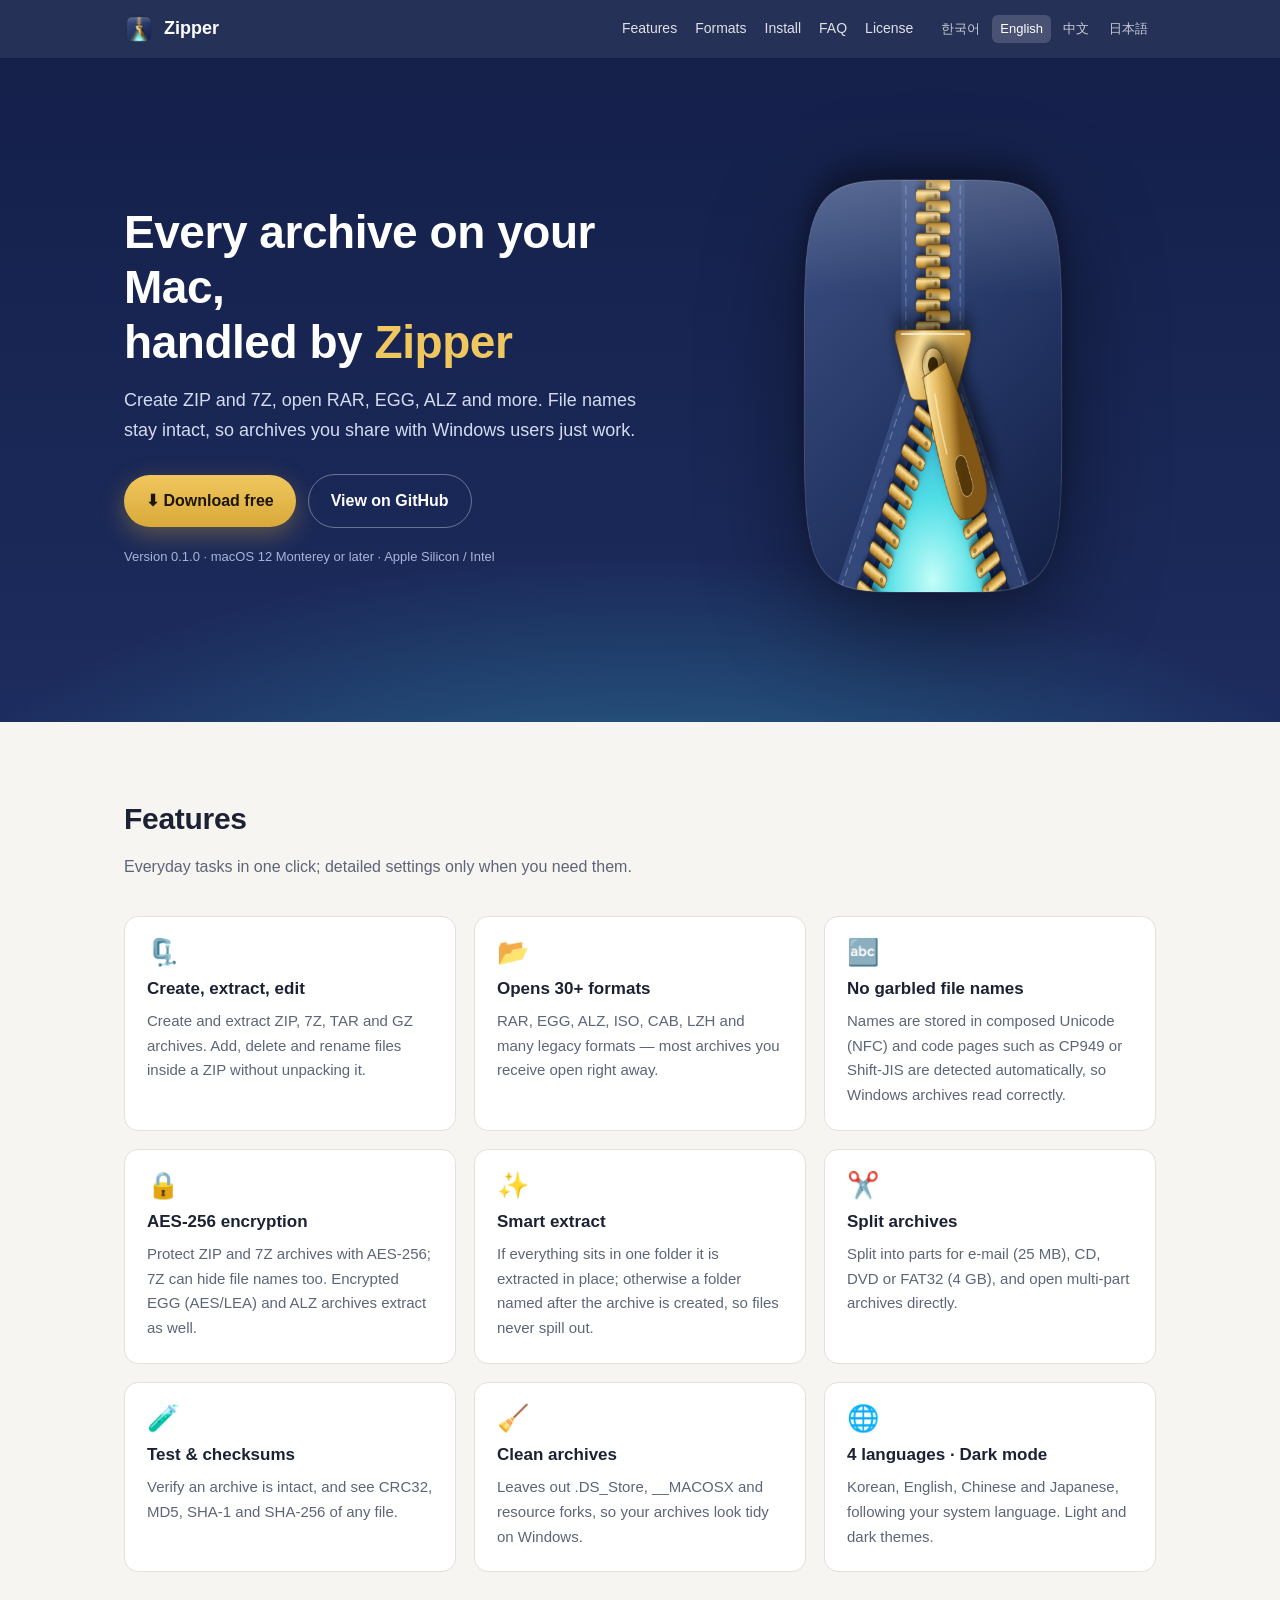
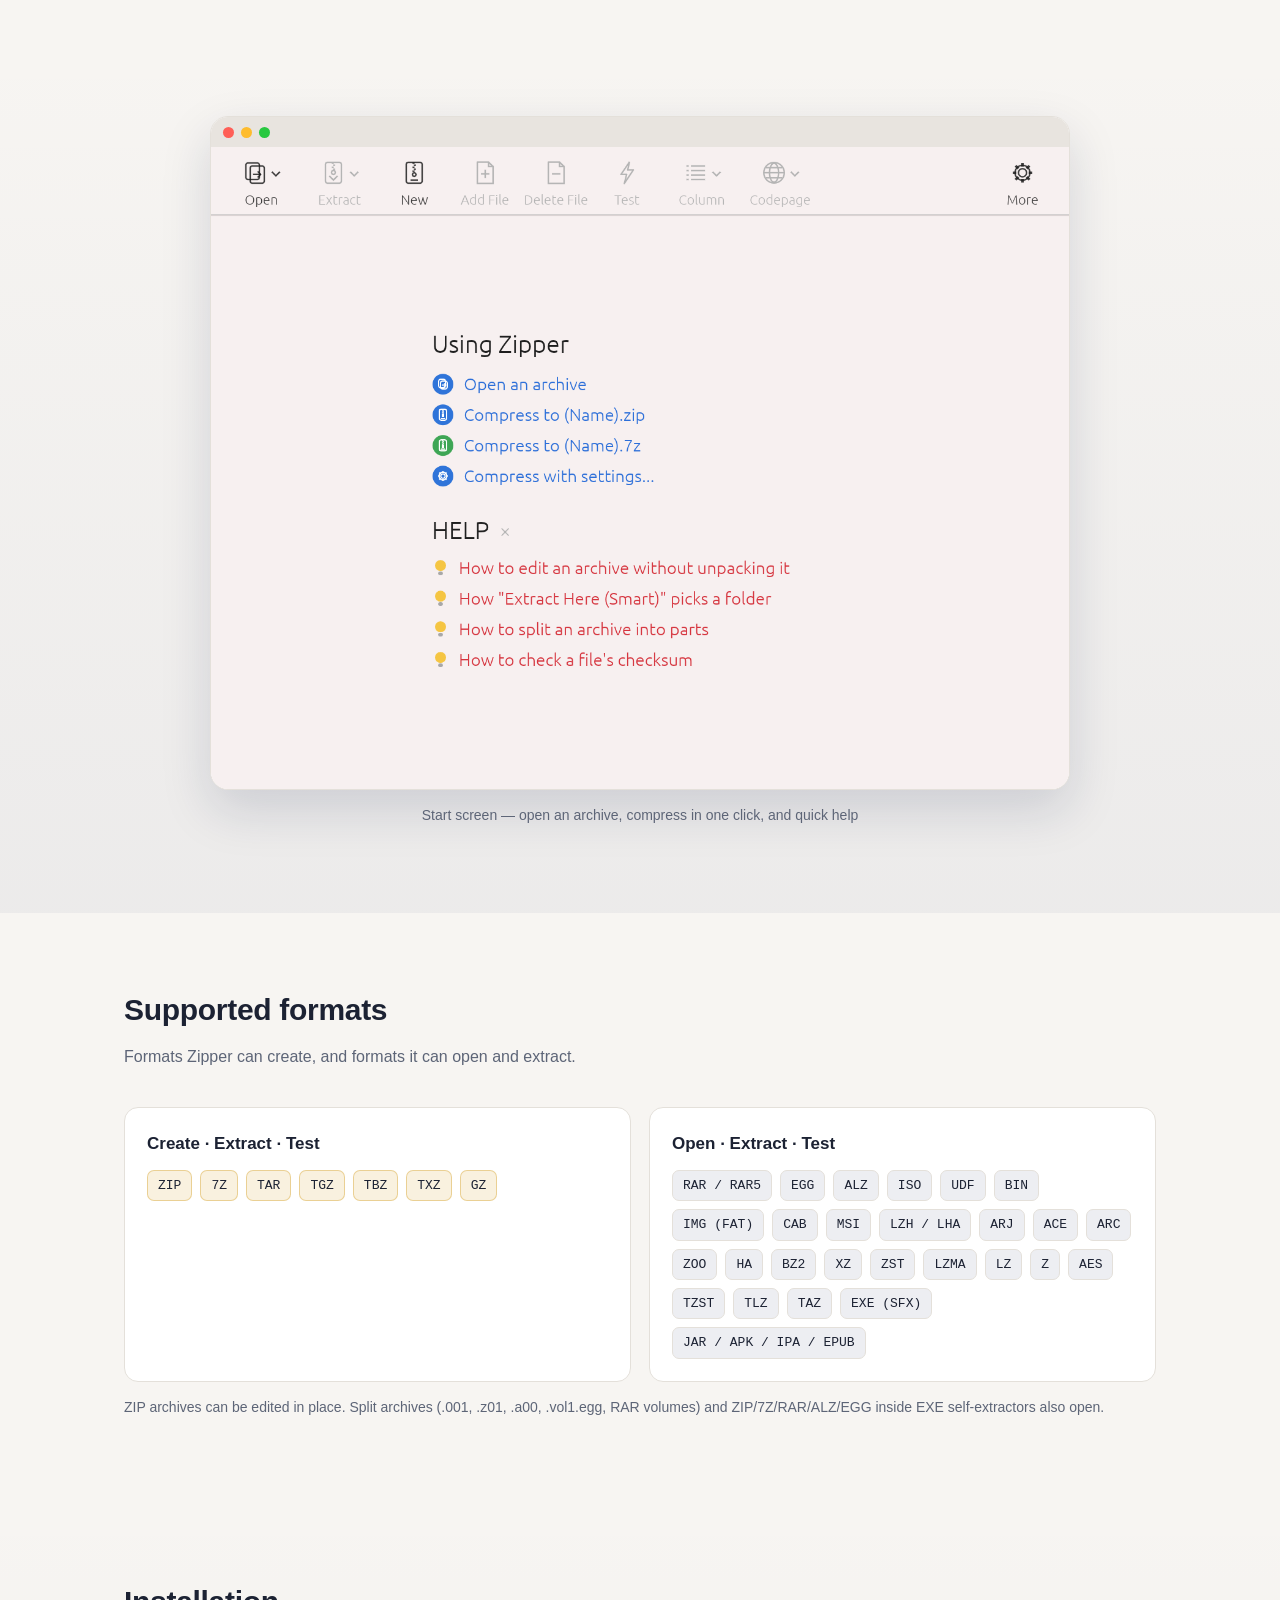
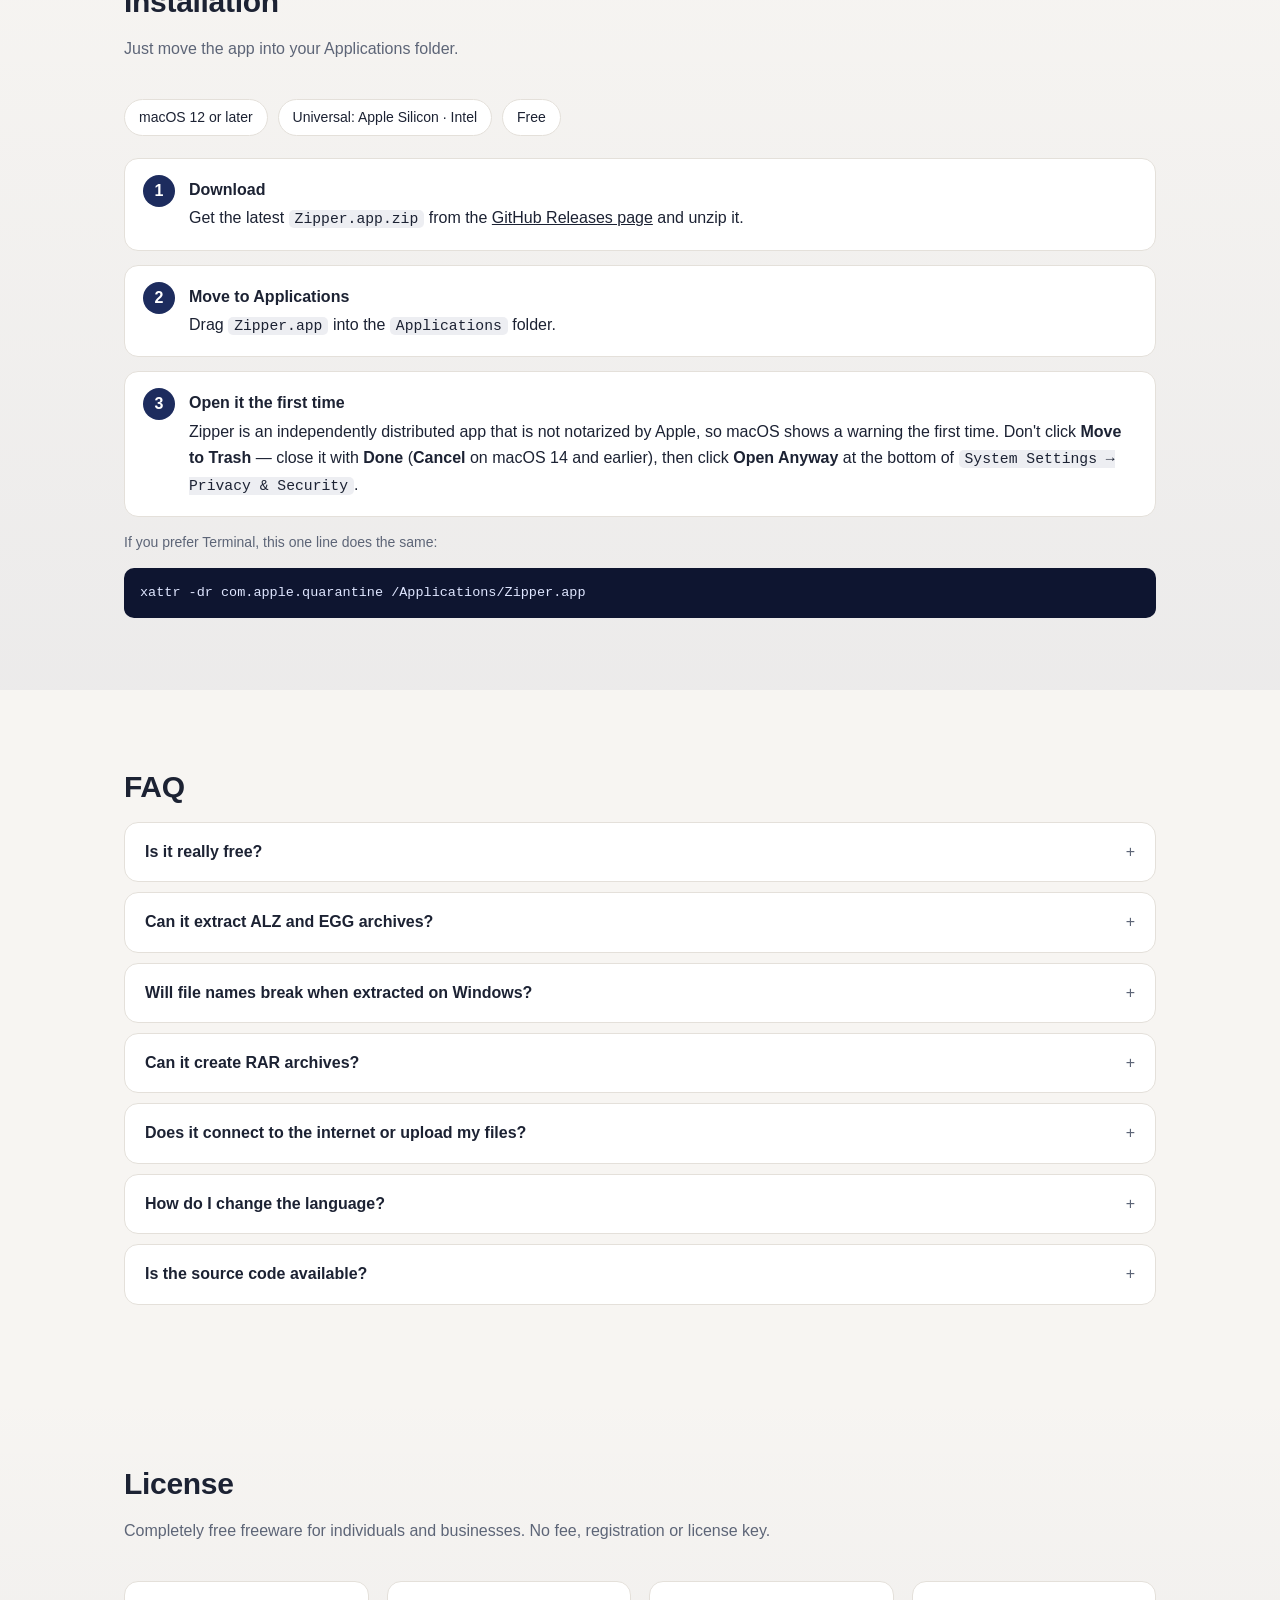
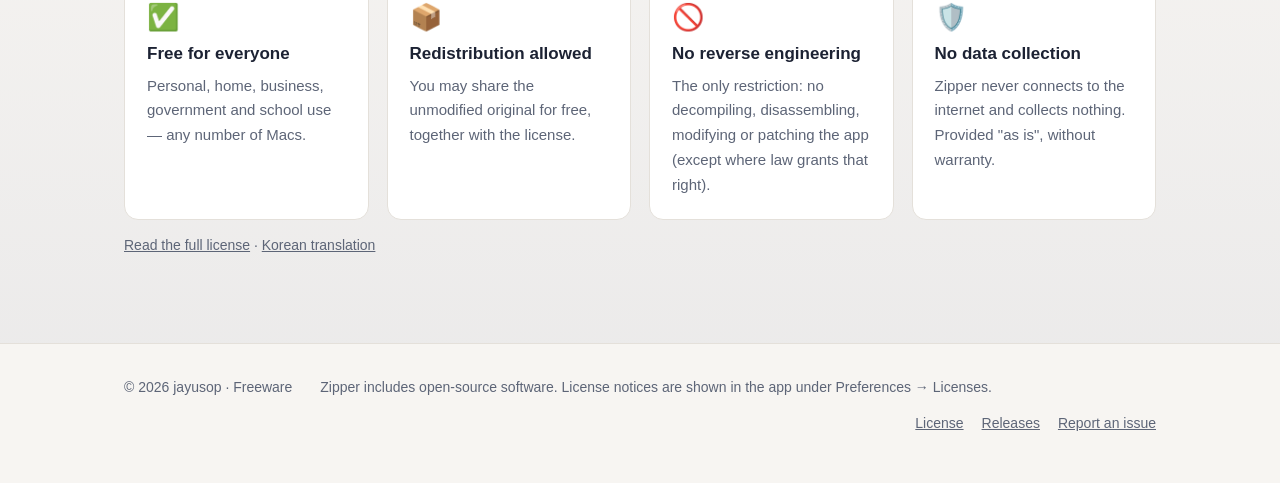
==== docs/en/index.html @ 2940d372 "Add files via upload" ====
<!DOCTYPE html>
<html lang="en">
<head>
<meta charset="utf-8">
<meta name="viewport" content="width=device-width, initial-scale=1">
<title>Zipper — Free archive utility for Mac (ZIP, 7Z, RAR, EGG, ALZ)</title>
<meta name="description" content="Zipper is a free archive utility for macOS. Create ZIP, 7Z and TAR archives and extract RAR, EGG, ALZ, ISO and 30+ other formats, with file names that stay intact on Windows.">
<meta name="keywords" content="mac archive utility, unzip mac, rar mac, 7z mac, egg mac, alz mac, free zip app mac, Zipper">
<link rel="canonical" href="https://jayusop.github.io/Zipper/en/">
<link rel="alternate" hreflang="ko" href="https://jayusop.github.io/Zipper/">
<link rel="alternate" hreflang="en" href="https://jayusop.github.io/Zipper/en/">
<link rel="alternate" hreflang="zh-Hans" href="https://jayusop.github.io/Zipper/zh/">
<link rel="alternate" hreflang="ja" href="https://jayusop.github.io/Zipper/ja/">
<link rel="alternate" hreflang="x-default" href="https://jayusop.github.io/Zipper/">
<meta property="og:type" content="website">
<meta property="og:site_name" content="Zipper">
<meta property="og:title" content="Zipper — Free archive utility for Mac (ZIP, 7Z, RAR, EGG, ALZ)">
<meta property="og:description" content="Zipper is a free archive utility for macOS. Create ZIP, 7Z and TAR archives and extract RAR, EGG, ALZ, ISO and 30+ other formats, with file names that stay intact on Windows.">
<meta property="og:url" content="https://jayusop.github.io/Zipper/en/">
<meta property="og:image" content="https://jayusop.github.io/Zipper/assets/icon.png">
<meta property="og:locale" content="en_US">
<meta name="twitter:card" content="summary">
<meta name="theme-color" content="#14204a">
<link rel="icon" type="image/png" sizes="32x32" href="../assets/favicon-32.png">
<link rel="apple-touch-icon" href="../assets/apple-touch-icon.png">
<link rel="stylesheet" href="../assets/style.css">
<script type="application/ld+json">{"@context": "https://schema.org", "@type": "SoftwareApplication", "name": "Zipper", "operatingSystem": "macOS 12+", "applicationCategory": "UtilitiesApplication", "softwareVersion": "0.1.0", "description": "Zipper is a free archive utility for macOS. Create ZIP, 7Z and TAR archives and extract RAR, EGG, ALZ, ISO and 30+ other formats, with file names that stay intact on Windows.", "url": "https://jayusop.github.io/Zipper/en/", "downloadUrl": "https://github.com/jayusop/Zipper/releases/latest", "image": "https://jayusop.github.io/Zipper/assets/icon.png", "inLanguage": "en", "offers": {"@type": "Offer", "price": "0", "priceCurrency": "USD"}}</script>
<script type="application/ld+json">{"@context": "https://schema.org", "@type": "FAQPage", "mainEntity": [{"@type": "Question", "name": "Is it really free?", "acceptedAnswer": {"@type": "Answer", "text": "Yes. Free for personal and business use."}}, {"@type": "Question", "name": "Can it extract ALZ and EGG archives?", "acceptedAnswer": {"@type": "Answer", "text": "Yes — including split ALZ (.a00, .a01…), password-protected files, and EGG with AES/LEA encryption, solid mode and volumes. Creating ALZ or EGG is not supported."}}, {"@type": "Question", "name": "Will file names break when extracted on Windows?", "acceptedAnswer": {"@type": "Answer", "text": "No. Zipper stores names the way Windows expects (NFC with the UTF-8 flag), so they display correctly in File Explorer."}}, {"@type": "Question", "name": "Can it create RAR archives?", "acceptedAnswer": {"@type": "Answer", "text": "RAR is open and extract only. Use ZIP or 7Z to create archives."}}, {"@type": "Question", "name": "Does it connect to the internet or upload my files?", "acceptedAnswer": {"@type": "Answer", "text": "No. Everything happens on your Mac."}}, {"@type": "Question", "name": "How do I change the language?", "acceptedAnswer": {"@type": "Answer", "text": "It follows your system language by default. Change it in Preferences → General → Language; it applies immediately."}}, {"@type": "Question", "name": "Is the source code available?", "acceptedAnswer": {"@type": "Answer", "text": "No. Zipper is freeware distributed as a compiled app only; the source code is not published."}}]}</script>
</head>
<body>
<header class="topbar"><div class="wrap">
  <a class="brand" href="#top"><img src="../assets/favicon-32.png" alt="" width="30" height="30">Zipper</a>
  <nav><a href="#features">Features</a><a href="#formats">Formats</a><a href="#install">Install</a><a href="#faq">FAQ</a><a href="#license">License</a></nav>
  <div class="lang"><a href="../" hreflang="ko">한국어</a><a href="../en/" hreflang="en" aria-current="page">English</a><a href="../zh/" hreflang="zh-Hans">中文</a><a href="../ja/" hreflang="ja">日本語</a></div>
</div></header>

<main id="top">
<div class="hero"><div class="wrap">
  <div>
    <h1>Every archive on your Mac,<br>handled by <span class="accent">Zipper</span></h1>
    <p class="lead">Create ZIP and 7Z, open RAR, EGG, ALZ and more. File names stay intact, so archives you share with Windows users just work.</p>
    <div class="cta">
      <a class="btn btn-primary" href="https://github.com/jayusop/Zipper/releases/latest">⬇ Download free</a>
      <a class="btn btn-ghost" href="https://github.com/jayusop/Zipper">View on GitHub</a>
    </div>
    <div class="meta">Version 0.1.0 · macOS 12 Monterey or later · Apple Silicon / Intel</div>
  </div>
  <img class="icon" src="../assets/icon.png" alt="Zipper" width="512" height="512">
</div></div>

<section id="features"><div class="wrap">
  <h2>Features</h2>
  <p class="sub">Everyday tasks in one click; detailed settings only when you need them.</p>
  <div class="grid"><div class="card"><div class="ico">🗜️</div><h3>Create, extract, edit</h3><p>Create and extract ZIP, 7Z, TAR and GZ archives. Add, delete and rename files inside a ZIP without unpacking it.</p></div><div class="card"><div class="ico">📂</div><h3>Opens 30+ formats</h3><p>RAR, EGG, ALZ, ISO, CAB, LZH and many legacy formats — most archives you receive open right away.</p></div><div class="card"><div class="ico">🔤</div><h3>No garbled file names</h3><p>Names are stored in composed Unicode (NFC) and code pages such as CP949 or Shift-JIS are detected automatically, so Windows archives read correctly.</p></div><div class="card"><div class="ico">🔒</div><h3>AES-256 encryption</h3><p>Protect ZIP and 7Z archives with AES-256; 7Z can hide file names too. Encrypted EGG (AES/LEA) and ALZ archives extract as well.</p></div><div class="card"><div class="ico">✨</div><h3>Smart extract</h3><p>If everything sits in one folder it is extracted in place; otherwise a folder named after the archive is created, so files never spill out.</p></div><div class="card"><div class="ico">✂️</div><h3>Split archives</h3><p>Split into parts for e-mail (25 MB), CD, DVD or FAT32 (4 GB), and open multi-part archives directly.</p></div><div class="card"><div class="ico">🧪</div><h3>Test &amp; checksums</h3><p>Verify an archive is intact, and see CRC32, MD5, SHA-1 and SHA-256 of any file.</p></div><div class="card"><div class="ico">🧹</div><h3>Clean archives</h3><p>Leaves out .DS_Store, __MACOSX and resource forks, so your archives look tidy on Windows.</p></div><div class="card"><div class="ico">🌐</div><h3>4 languages · Dark mode</h3><p>Korean, English, Chinese and Japanese, following your system language. Light and dark themes.</p></div></div>
</div></section>

<section class="alt"><div class="wrap">
  <figure class="shot" style="margin:0 auto"><div class="bar"><i></i><i></i><i></i></div>
    <img src="../assets/screenshot-start.png" alt="Start screen — open an archive, compress in one click, and quick help" width="1402" height="1048" loading="lazy"></figure>
  <p class="caption">Start screen — open an archive, compress in one click, and quick help</p>
</div></section>

<section id="formats"><div class="wrap">
  <h2>Supported formats</h2>
  <p class="sub">Formats Zipper can create, and formats it can open and extract.</p>
  <div class="formats">
    <div class="card"><h3>Create · Extract · Test</h3><div class="chips"><span class="chip w">ZIP</span><span class="chip w">7Z</span><span class="chip w">TAR</span><span class="chip w">TGZ</span><span class="chip w">TBZ</span><span class="chip w">TXZ</span><span class="chip w">GZ</span></div></div>
    <div class="card"><h3>Open · Extract · Test</h3><div class="chips"><span class="chip">RAR / RAR5</span><span class="chip">EGG</span><span class="chip">ALZ</span><span class="chip">ISO</span><span class="chip">UDF</span><span class="chip">BIN</span><span class="chip">IMG (FAT)</span><span class="chip">CAB</span><span class="chip">MSI</span><span class="chip">LZH / LHA</span><span class="chip">ARJ</span><span class="chip">ACE</span><span class="chip">ARC</span><span class="chip">ZOO</span><span class="chip">HA</span><span class="chip">BZ2</span><span class="chip">XZ</span><span class="chip">ZST</span><span class="chip">LZMA</span><span class="chip">LZ</span><span class="chip">Z</span><span class="chip">AES</span><span class="chip">TZST</span><span class="chip">TLZ</span><span class="chip">TAZ</span><span class="chip">EXE (SFX)</span><span class="chip">JAR / APK / IPA / EPUB</span></div></div>
  </div>
  <p class="note">ZIP archives can be edited in place. Split archives (.001, .z01, .a00, .vol1.egg, RAR volumes) and ZIP/7Z/RAR/ALZ/EGG inside EXE self-extractors also open.</p>
</div></section>

<section id="install" class="alt"><div class="wrap">
  <h2>Installation</h2>
  <p class="sub">Just move the app into your Applications folder.</p>
  <div class="req"><span>macOS 12 or later</span><span>Universal: Apple Silicon · Intel</span><span>Free</span></div>
  <ol class="steps"><li><strong>Download</strong>Get the latest <code>Zipper.app.zip</code> from the <a href="https://github.com/jayusop/Zipper/releases/latest">GitHub Releases page</a> and unzip it.</li><li><strong>Move to Applications</strong>Drag <code>Zipper.app</code> into the <code>Applications</code> folder.</li><li><strong>Open it the first time</strong>Zipper is an independently distributed app that is not notarized by Apple, so macOS shows a warning the first time. Don't click <strong>Move to Trash</strong> — close it with <strong>Done</strong> (<strong>Cancel</strong> on macOS 14 and earlier), then click <strong>Open Anyway</strong> at the bottom of <code>System Settings → Privacy &amp; Security</code>.</li></ol>
  <p class="note">If you prefer Terminal, this one line does the same:</p>
  <pre>xattr -dr com.apple.quarantine /Applications/Zipper.app</pre>
</div></section>

<section id="faq"><div class="wrap">
  <h2>FAQ</h2>
  <details><summary>Is it really free?</summary><p>Yes. Free for personal and business use.</p></details><details><summary>Can it extract ALZ and EGG archives?</summary><p>Yes — including split ALZ (.a00, .a01…), password-protected files, and EGG with AES/LEA encryption, solid mode and volumes. Creating ALZ or EGG is not supported.</p></details><details><summary>Will file names break when extracted on Windows?</summary><p>No. Zipper stores names the way Windows expects (NFC with the UTF-8 flag), so they display correctly in File Explorer.</p></details><details><summary>Can it create RAR archives?</summary><p>RAR is open and extract only. Use ZIP or 7Z to create archives.</p></details><details><summary>Does it connect to the internet or upload my files?</summary><p>No. Everything happens on your Mac.</p></details><details><summary>How do I change the language?</summary><p>It follows your system language by default. Change it in Preferences → General → Language; it applies immediately.</p></details><details><summary>Is the source code available?</summary><p>No. Zipper is freeware distributed as a compiled app only; the source code is not published.</p></details>
</div></section>
<section id="license" class="alt"><div class="wrap">
  <h2>License</h2>
  <p class="sub">Completely free freeware for individuals and businesses. No fee, registration or license key.</p>
  <div class="grid grid-4"><div class="card"><div class="ico">✅</div><h3>Free for everyone</h3><p>Personal, home, business, government and school use — any number of Macs.</p></div><div class="card"><div class="ico">📦</div><h3>Redistribution allowed</h3><p>You may share the unmodified original for free, together with the license.</p></div><div class="card"><div class="ico">🚫</div><h3>No reverse engineering</h3><p>The only restriction: no decompiling, disassembling, modifying or patching the app (except where law grants that right).</p></div><div class="card"><div class="ico">🛡️</div><h3>No data collection</h3><p>Zipper never connects to the internet and collects nothing. Provided &quot;as is&quot;, without warranty.</p></div></div>
  <p class="note"><a href="https://github.com/jayusop/Zipper/blob/main/LICENSE">Read the full license</a> · <a href="https://github.com/jayusop/Zipper/blob/main/LICENSE.ko.md">Korean translation</a></p>
</div></section>
</main>

<footer><div class="wrap">
  <span>© 2026 jayusop · Freeware</span>
  <span>Zipper includes open-source software. License notices are shown in the app under Preferences → Licenses.</span>
  <span class="right"><a href="https://github.com/jayusop/Zipper/blob/main/LICENSE">License</a><a href="https://github.com/jayusop/Zipper/releases">Releases</a><a href="https://github.com/jayusop/Zipper/issues">Report an issue</a></span>
</div></footer>
</body>
</html>
---- docs/assets/style.css ----
:root{
  --navy:#1d2c5e; --navy-2:#14204a; --gold:#d9a93a; --gold-2:#f0c75e; --teal:#3fd6e0;
  --bg:#f7f5f2; --card:#ffffff; --text:#1c2233; --muted:#5d6577; --line:#e4e0da;
  --radius:14px;
}
@media (prefers-color-scheme: dark){
  :root{ --bg:#0f1426; --card:#171e36; --text:#e9ecf5; --muted:#a3abc2; --line:#27304f; }
}
*{box-sizing:border-box}
html{scroll-behavior:smooth}
body{margin:0;font-family:-apple-system,BlinkMacSystemFont,"Apple SD Gothic Neo","Pretendard","Noto Sans KR","PingFang SC","Hiragino Sans","Segoe UI",sans-serif;
  background:var(--bg);color:var(--text);line-height:1.65;-webkit-font-smoothing:antialiased}
a{color:inherit}
.wrap{max-width:1080px;margin:0 auto;padding:0 24px}

/* top bar */
.topbar{position:sticky;top:0;z-index:10;background:rgba(20,32,74,.92);backdrop-filter:saturate(1.4) blur(10px);color:#fff}
.topbar .wrap{display:flex;align-items:center;gap:20px;height:58px}
.brand{display:flex;align-items:center;gap:10px;font-weight:700;font-size:18px;text-decoration:none}
.brand img{width:30px;height:30px}
.topbar nav{display:flex;gap:18px;margin-left:auto;font-size:14px}
.topbar nav a{text-decoration:none;opacity:.85}
.topbar nav a:hover{opacity:1}
.lang{display:flex;gap:4px;font-size:13px}
.lang a{text-decoration:none;padding:3px 8px;border-radius:6px;opacity:.75}
.lang a[aria-current]{background:rgba(255,255,255,.16);opacity:1}
@media (max-width:760px){.topbar nav{display:none}.lang{margin-left:auto}}

/* hero */
.hero{background:radial-gradient(1200px 500px at 50% 120%,rgba(63,214,224,.35),transparent 60%),linear-gradient(180deg,var(--navy-2),var(--navy));color:#fff;overflow:hidden}
.hero .wrap{display:grid;grid-template-columns:1.1fr .9fr;gap:40px;align-items:center;padding-top:72px;padding-bottom:80px}
.hero h1{font-size:46px;line-height:1.2;margin:0 0 16px;letter-spacing:-.01em}
.hero h1 .accent{color:var(--gold-2)}
.hero p.lead{font-size:18px;color:#d5dbef;margin:0 0 28px;max-width:34em}
.hero .icon{justify-self:center;width:min(320px,80%);filter:drop-shadow(0 30px 50px rgba(0,0,0,.45))}
.cta{display:flex;flex-wrap:wrap;gap:12px;align-items:center}
.btn{display:inline-flex;align-items:center;gap:8px;padding:13px 22px;border-radius:999px;font-weight:700;text-decoration:none;font-size:16px}
.btn-primary{background:linear-gradient(180deg,var(--gold-2),var(--gold));color:#1b1606;box-shadow:0 8px 24px rgba(217,169,58,.35)}
.btn-primary:hover{filter:brightness(1.05)}
.btn-ghost{border:1px solid rgba(255,255,255,.35);color:#fff}
.btn-ghost:hover{background:rgba(255,255,255,.08)}
.meta{margin-top:18px;font-size:13px;color:#aab4d6}
@media (max-width:860px){.hero .wrap{grid-template-columns:1fr;text-align:center;padding-top:48px}.hero .icon{grid-row:1;width:180px}.cta{justify-content:center}.hero h1{font-size:34px}.hero p.lead{margin-left:auto;margin-right:auto}}

/* sections */
section{padding:72px 0}
section h2{font-size:30px;margin:0 0 10px;letter-spacing:-.01em}
section .sub{color:var(--muted);margin:0 0 36px;max-width:46em}
.grid{display:grid;grid-template-columns:repeat(3,1fr);gap:18px}
@media (max-width:900px){.grid{grid-template-columns:repeat(2,1fr)}}
@media (max-width:600px){.grid{grid-template-columns:1fr}}
.card{background:var(--card);border:1px solid var(--line);border-radius:var(--radius);padding:22px}
.card .ico{font-size:26px;line-height:1;margin-bottom:10px}
.card h3{margin:0 0 6px;font-size:17px}
.card p{margin:0;color:var(--muted);font-size:15px}

.shot{background:var(--card);border:1px solid var(--line);border-radius:18px;overflow:hidden;box-shadow:0 20px 50px rgba(20,32,74,.15);max-width:860px;margin:0 auto}
.shot .bar{height:30px;background:#e8e4df;display:flex;align-items:center;gap:7px;padding:0 12px}
.shot .bar i{width:11px;height:11px;border-radius:50%;display:block}
.shot .bar i:nth-child(1){background:#ff5f57}.shot .bar i:nth-child(2){background:#febc2e}.shot .bar i:nth-child(3){background:#28c840}
.shot img{display:block;width:100%;height:auto}
.caption{text-align:center;color:var(--muted);font-size:14px;margin-top:14px}

/* formats */
.formats{display:grid;grid-template-columns:1fr 1fr;gap:18px}
@media (max-width:760px){.formats{grid-template-columns:1fr}}
.chips{display:flex;flex-wrap:wrap;gap:8px;margin-top:12px}
.chip{font-family:ui-monospace,SFMono-Regular,Menlo,monospace;font-size:13px;padding:4px 10px;border-radius:7px;background:rgba(29,44,94,.08);border:1px solid var(--line)}
.chip.w{background:rgba(217,169,58,.16);border-color:rgba(217,169,58,.45)}
.note{font-size:14px;color:var(--muted);margin-top:14px}

/* steps */
ol.steps{counter-reset:s;list-style:none;padding:0;margin:0;display:grid;gap:14px}
ol.steps li{counter-increment:s;background:var(--card);border:1px solid var(--line);border-radius:var(--radius);padding:18px 20px 18px 64px;position:relative}
ol.steps li::before{content:counter(s);position:absolute;left:18px;top:16px;width:32px;height:32px;border-radius:50%;background:var(--navy);color:#fff;font-weight:700;display:grid;place-items:center}
ol.steps li > strong:first-child{display:block;margin-bottom:2px}
code,pre{font-family:ui-monospace,SFMono-Regular,Menlo,monospace}
code{font-size:.92em;background:rgba(29,44,94,.08);padding:1px 6px;border-radius:5px}
pre{background:#0e1530;color:#dfe6ff;padding:14px 16px;border-radius:10px;overflow:auto;font-size:13.5px;margin:10px 0 0}
.req{display:flex;flex-wrap:wrap;gap:10px;margin-bottom:22px}
.req span{background:var(--card);border:1px solid var(--line);border-radius:999px;padding:6px 14px;font-size:14px}

/* faq */
details{background:var(--card);border:1px solid var(--line);border-radius:var(--radius);padding:16px 20px;margin-bottom:10px}
details summary{cursor:pointer;font-weight:700;list-style:none}
details summary::-webkit-details-marker{display:none}
details summary::after{content:"+";float:right;color:var(--muted);font-weight:400}
details[open] summary::after{content:"–"}
details p{margin:10px 0 0;color:var(--muted)}

.alt{background:linear-gradient(180deg,transparent,rgba(29,44,94,.05))}
footer{border-top:1px solid var(--line);padding:32px 0 48px;color:var(--muted);font-size:14px}
footer .wrap{display:flex;flex-wrap:wrap;gap:12px 28px;align-items:center}
footer .right{margin-left:auto;display:flex;gap:18px}
.grid-4{grid-template-columns:repeat(4,1fr)}@media (max-width:900px){.grid-4{grid-template-columns:repeat(2,1fr)}}@media (max-width:600px){.grid-4{grid-template-columns:1fr}}
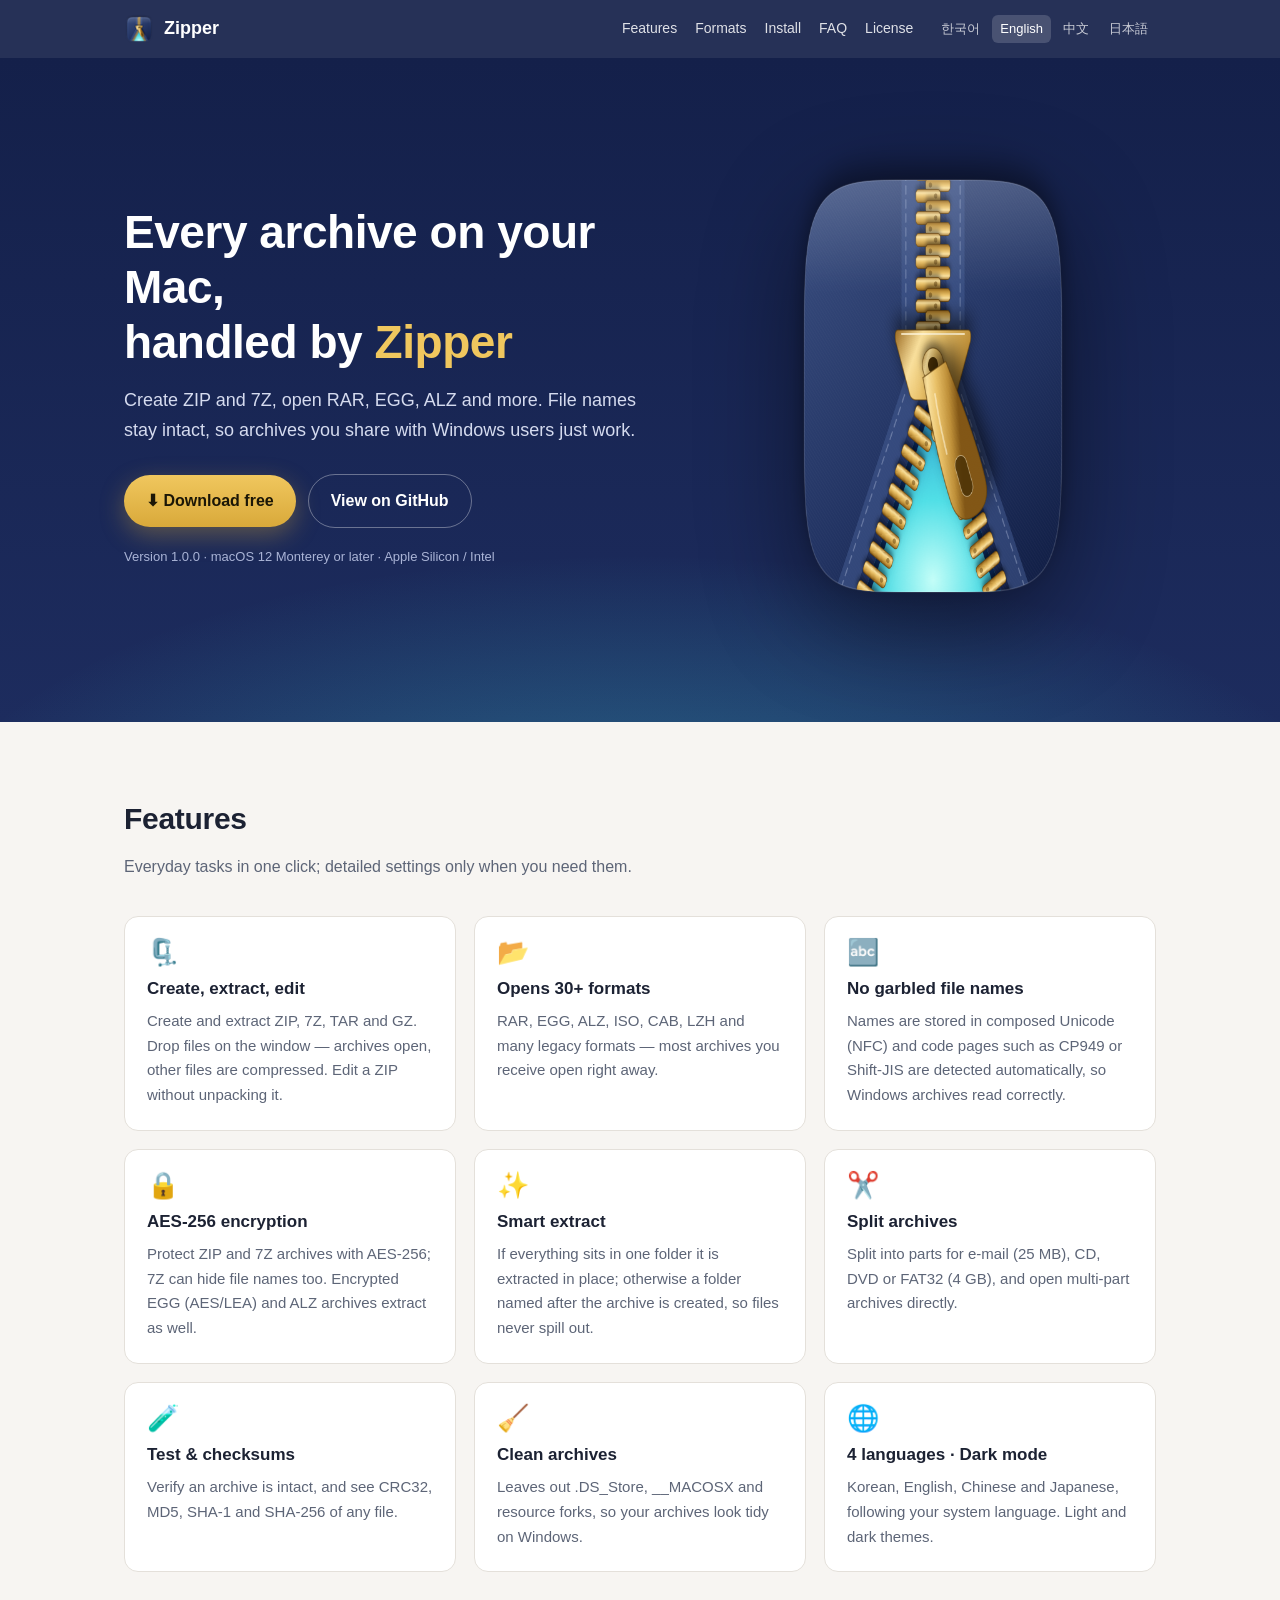
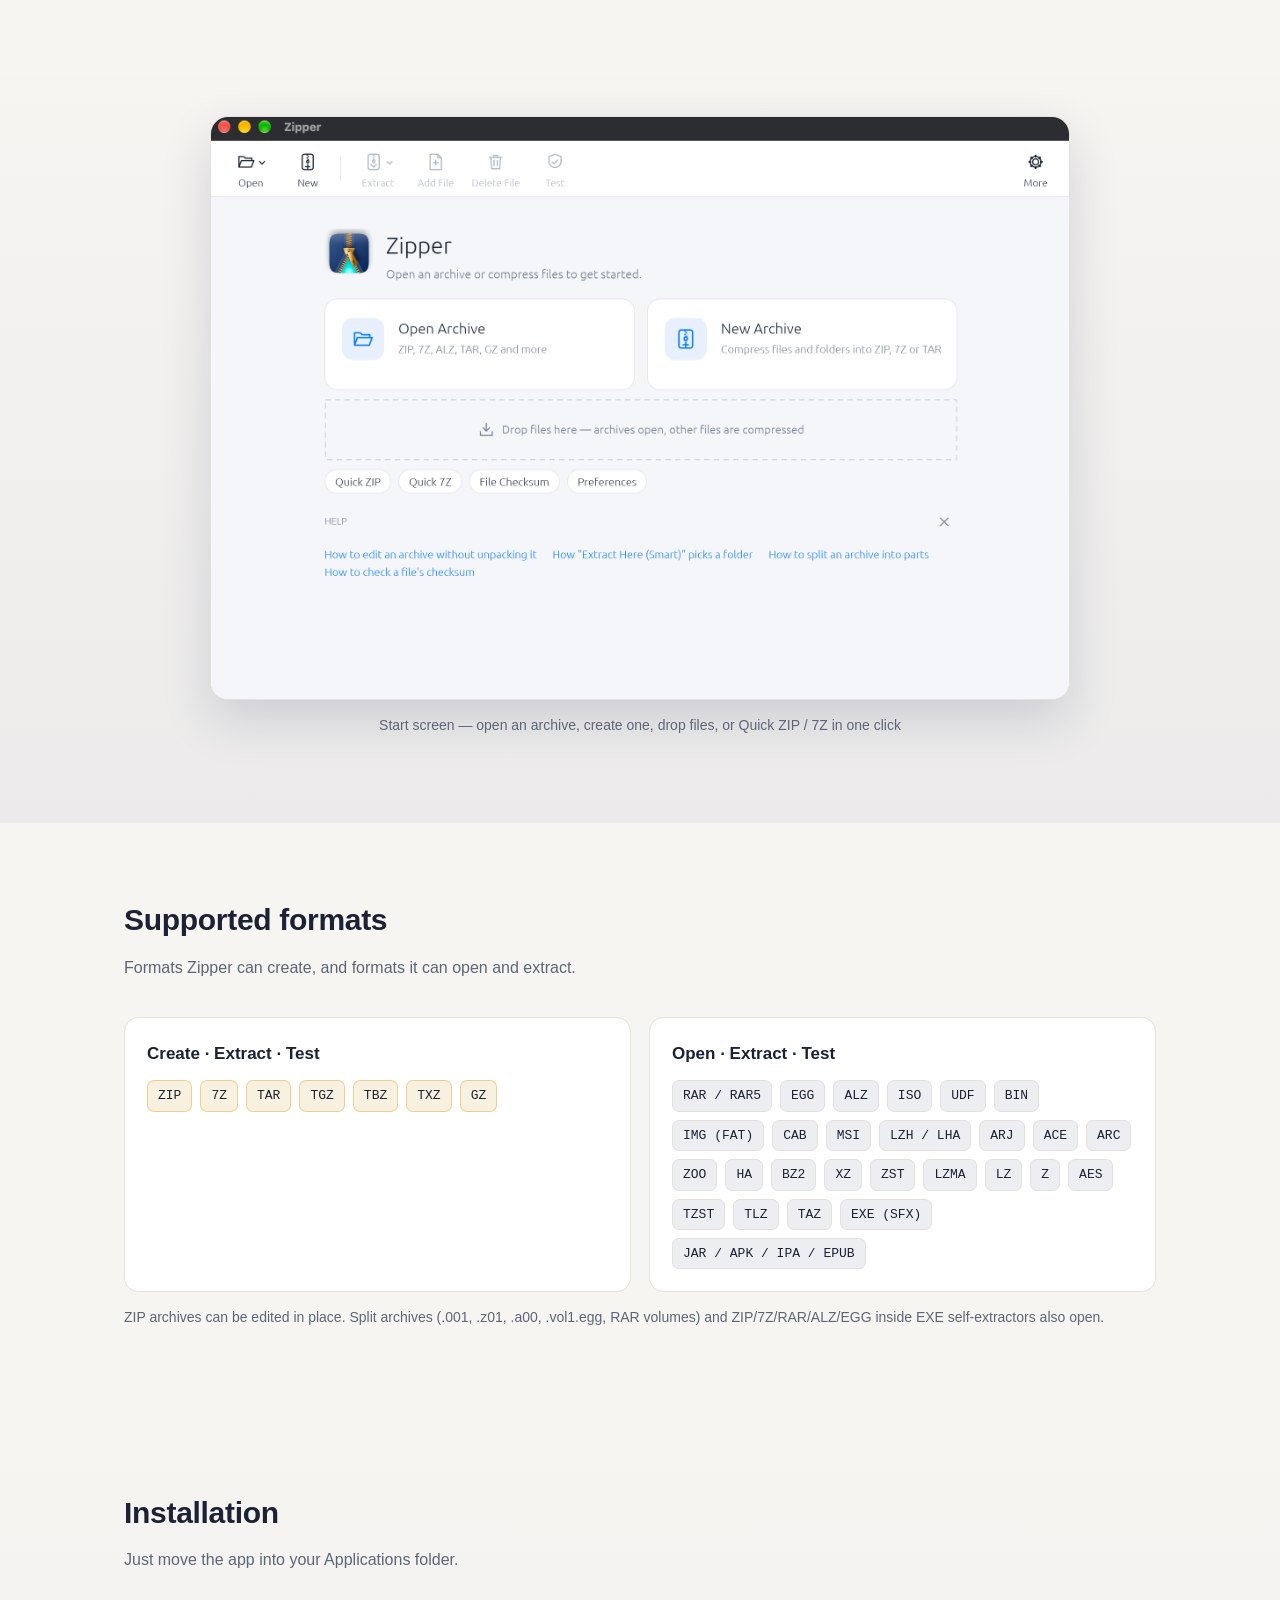
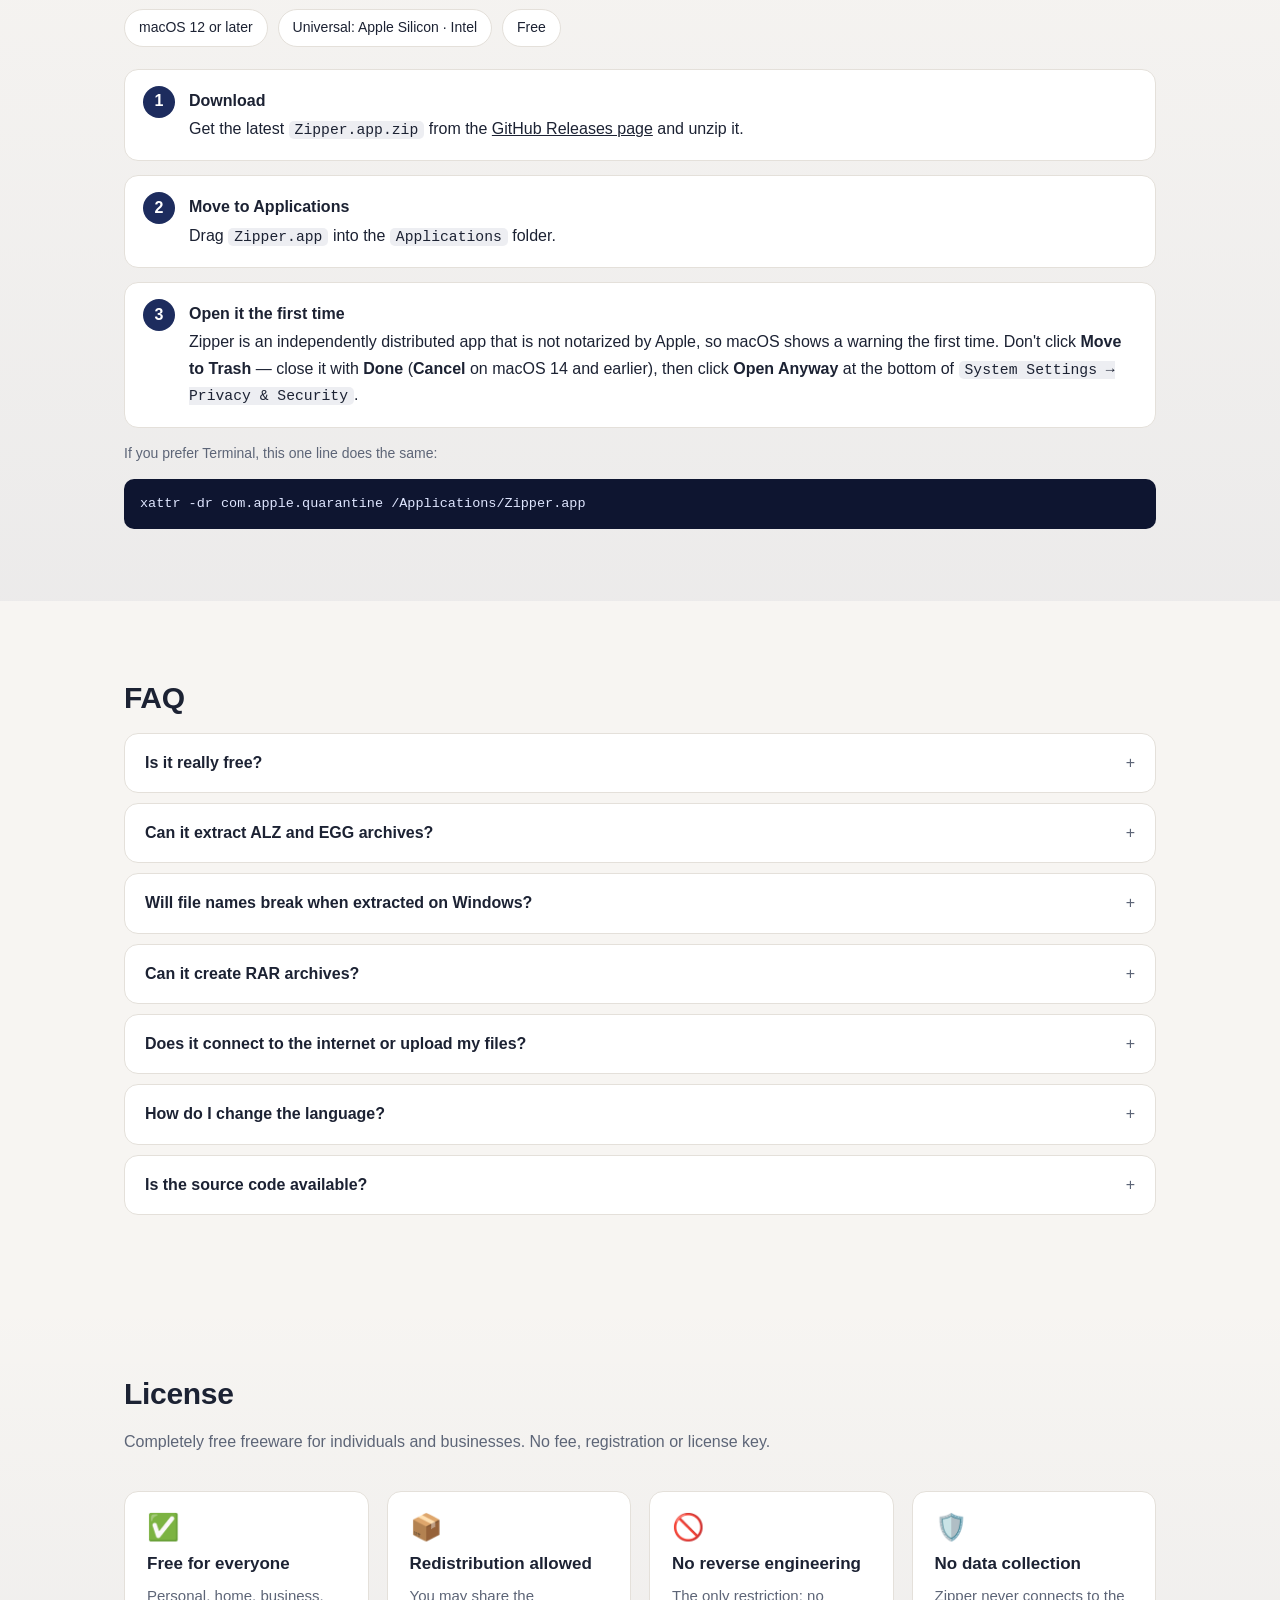
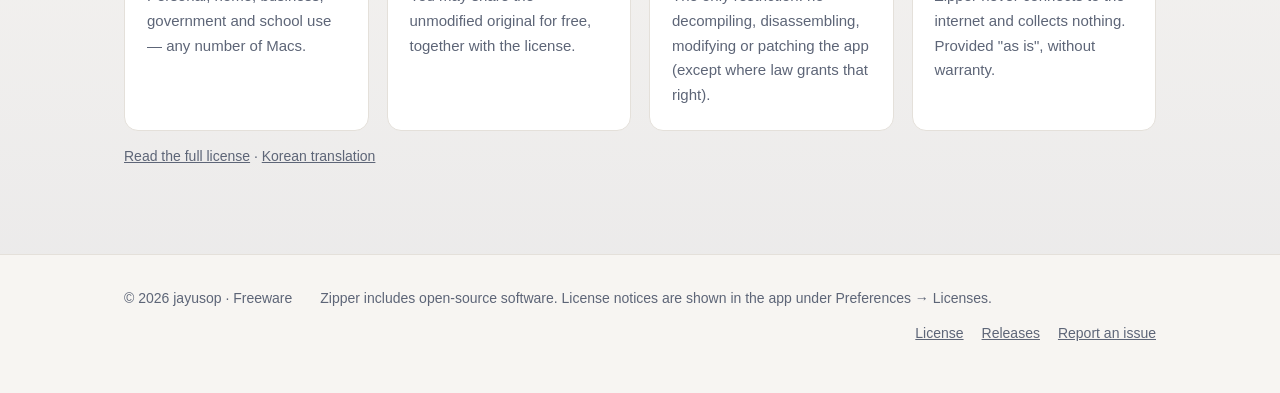
==== commit 7e0a73c5: "Add files via upload" ====
--- a/docs/en/index.html
+++ b/docs/en/index.html
@@ -24,7 +24,7 @@
 <link rel="icon" type="image/png" sizes="32x32" href="../assets/favicon-32.png">
 <link rel="apple-touch-icon" href="../assets/apple-touch-icon.png">
 <link rel="stylesheet" href="../assets/style.css">
-<script type="application/ld+json">{"@context": "https://schema.org", "@type": "SoftwareApplication", "name": "Zipper", "operatingSystem": "macOS 12+", "applicationCategory": "UtilitiesApplication", "softwareVersion": "0.1.0", "description": "Zipper is a free archive utility for macOS. Create ZIP, 7Z and TAR archives and extract RAR, EGG, ALZ, ISO and 30+ other formats, with file names that stay intact on Windows.", "url": "https://jayusop.github.io/Zipper/en/", "downloadUrl": "https://github.com/jayusop/Zipper/releases/latest", "image": "https://jayusop.github.io/Zipper/assets/icon.png", "inLanguage": "en", "offers": {"@type": "Offer", "price": "0", "priceCurrency": "USD"}}</script>
+<script type="application/ld+json">{"@context": "https://schema.org", "@type": "SoftwareApplication", "name": "Zipper", "operatingSystem": "macOS 12+", "applicationCategory": "UtilitiesApplication", "softwareVersion": "1.0.0", "description": "Zipper is a free archive utility for macOS. Create ZIP, 7Z and TAR archives and extract RAR, EGG, ALZ, ISO and 30+ other formats, with file names that stay intact on Windows.", "url": "https://jayusop.github.io/Zipper/en/", "downloadUrl": "https://github.com/jayusop/Zipper/releases/latest", "image": "https://jayusop.github.io/Zipper/assets/icon.png", "inLanguage": "en", "offers": {"@type": "Offer", "price": "0", "priceCurrency": "USD"}}</script>
 <script type="application/ld+json">{"@context": "https://schema.org", "@type": "FAQPage", "mainEntity": [{"@type": "Question", "name": "Is it really free?", "acceptedAnswer": {"@type": "Answer", "text": "Yes. Free for personal and business use."}}, {"@type": "Question", "name": "Can it extract ALZ and EGG archives?", "acceptedAnswer": {"@type": "Answer", "text": "Yes — including split ALZ (.a00, .a01…), password-protected files, and EGG with AES/LEA encryption, solid mode and volumes. Creating ALZ or EGG is not supported."}}, {"@type": "Question", "name": "Will file names break when extracted on Windows?", "acceptedAnswer": {"@type": "Answer", "text": "No. Zipper stores names the way Windows expects (NFC with the UTF-8 flag), so they display correctly in File Explorer."}}, {"@type": "Question", "name": "Can it create RAR archives?", "acceptedAnswer": {"@type": "Answer", "text": "RAR is open and extract only. Use ZIP or 7Z to create archives."}}, {"@type": "Question", "name": "Does it connect to the internet or upload my files?", "acceptedAnswer": {"@type": "Answer", "text": "No. Everything happens on your Mac."}}, {"@type": "Question", "name": "How do I change the language?", "acceptedAnswer": {"@type": "Answer", "text": "It follows your system language by default. Change it in Preferences → General → Language; it applies immediately."}}, {"@type": "Question", "name": "Is the source code available?", "acceptedAnswer": {"@type": "Answer", "text": "No. Zipper is freeware distributed as a compiled app only; the source code is not published."}}]}</script>
 </head>
 <body>
@@ -43,7 +43,7 @@
       <a class="btn btn-primary" href="https://github.com/jayusop/Zipper/releases/latest">⬇ Download free</a>
       <a class="btn btn-ghost" href="https://github.com/jayusop/Zipper">View on GitHub</a>
     </div>
-    <div class="meta">Version 0.1.0 · macOS 12 Monterey or later · Apple Silicon / Intel</div>
+    <div class="meta">Version 1.0.0 · macOS 12 Monterey or later · Apple Silicon / Intel</div>
   </div>
   <img class="icon" src="../assets/icon.png" alt="Zipper" width="512" height="512">
 </div></div>
@@ -51,13 +51,13 @@
 <section id="features"><div class="wrap">
   <h2>Features</h2>
   <p class="sub">Everyday tasks in one click; detailed settings only when you need them.</p>
-  <div class="grid"><div class="card"><div class="ico">🗜️</div><h3>Create, extract, edit</h3><p>Create and extract ZIP, 7Z, TAR and GZ archives. Add, delete and rename files inside a ZIP without unpacking it.</p></div><div class="card"><div class="ico">📂</div><h3>Opens 30+ formats</h3><p>RAR, EGG, ALZ, ISO, CAB, LZH and many legacy formats — most archives you receive open right away.</p></div><div class="card"><div class="ico">🔤</div><h3>No garbled file names</h3><p>Names are stored in composed Unicode (NFC) and code pages such as CP949 or Shift-JIS are detected automatically, so Windows archives read correctly.</p></div><div class="card"><div class="ico">🔒</div><h3>AES-256 encryption</h3><p>Protect ZIP and 7Z archives with AES-256; 7Z can hide file names too. Encrypted EGG (AES/LEA) and ALZ archives extract as well.</p></div><div class="card"><div class="ico">✨</div><h3>Smart extract</h3><p>If everything sits in one folder it is extracted in place; otherwise a folder named after the archive is created, so files never spill out.</p></div><div class="card"><div class="ico">✂️</div><h3>Split archives</h3><p>Split into parts for e-mail (25 MB), CD, DVD or FAT32 (4 GB), and open multi-part archives directly.</p></div><div class="card"><div class="ico">🧪</div><h3>Test &amp; checksums</h3><p>Verify an archive is intact, and see CRC32, MD5, SHA-1 and SHA-256 of any file.</p></div><div class="card"><div class="ico">🧹</div><h3>Clean archives</h3><p>Leaves out .DS_Store, __MACOSX and resource forks, so your archives look tidy on Windows.</p></div><div class="card"><div class="ico">🌐</div><h3>4 languages · Dark mode</h3><p>Korean, English, Chinese and Japanese, following your system language. Light and dark themes.</p></div></div>
+  <div class="grid"><div class="card"><div class="ico">🗜️</div><h3>Create, extract, edit</h3><p>Create and extract ZIP, 7Z, TAR and GZ. Drop files on the window — archives open, other files are compressed. Edit a ZIP without unpacking it.</p></div><div class="card"><div class="ico">📂</div><h3>Opens 30+ formats</h3><p>RAR, EGG, ALZ, ISO, CAB, LZH and many legacy formats — most archives you receive open right away.</p></div><div class="card"><div class="ico">🔤</div><h3>No garbled file names</h3><p>Names are stored in composed Unicode (NFC) and code pages such as CP949 or Shift-JIS are detected automatically, so Windows archives read correctly.</p></div><div class="card"><div class="ico">🔒</div><h3>AES-256 encryption</h3><p>Protect ZIP and 7Z archives with AES-256; 7Z can hide file names too. Encrypted EGG (AES/LEA) and ALZ archives extract as well.</p></div><div class="card"><div class="ico">✨</div><h3>Smart extract</h3><p>If everything sits in one folder it is extracted in place; otherwise a folder named after the archive is created, so files never spill out.</p></div><div class="card"><div class="ico">✂️</div><h3>Split archives</h3><p>Split into parts for e-mail (25 MB), CD, DVD or FAT32 (4 GB), and open multi-part archives directly.</p></div><div class="card"><div class="ico">🧪</div><h3>Test &amp; checksums</h3><p>Verify an archive is intact, and see CRC32, MD5, SHA-1 and SHA-256 of any file.</p></div><div class="card"><div class="ico">🧹</div><h3>Clean archives</h3><p>Leaves out .DS_Store, __MACOSX and resource forks, so your archives look tidy on Windows.</p></div><div class="card"><div class="ico">🌐</div><h3>4 languages · Dark mode</h3><p>Korean, English, Chinese and Japanese, following your system language. Light and dark themes.</p></div></div>
 </div></section>
 
 <section class="alt"><div class="wrap">
-  <figure class="shot" style="margin:0 auto"><div class="bar"><i></i><i></i><i></i></div>
-    <img src="../assets/screenshot-start.png" alt="Start screen — open an archive, compress in one click, and quick help" width="1402" height="1048" loading="lazy"></figure>
-  <p class="caption">Start screen — open an archive, compress in one click, and quick help</p>
+  <figure class="shot" style="margin:0 auto">
+    <img src="../assets/screenshot-start.png" alt="Start screen — open an archive, create one, drop files, or Quick ZIP / 7Z in one click" width="1952" height="1324" loading="lazy"></figure>
+  <p class="caption">Start screen — open an archive, create one, drop files, or Quick ZIP / 7Z in one click</p>
 </div></section>
 
 <section id="formats"><div class="wrap">
